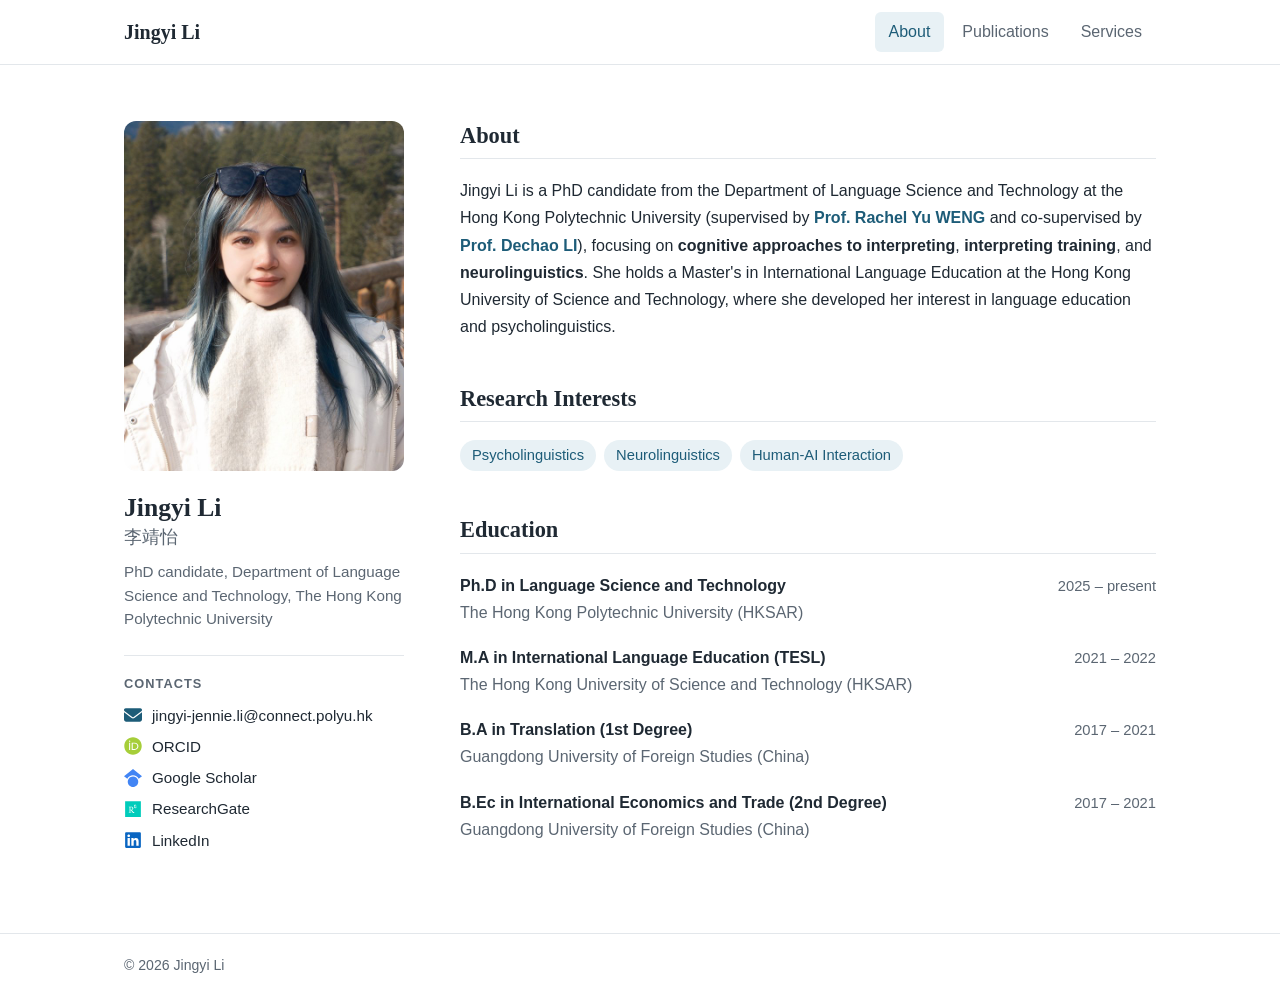
==== index.html @ 123bb1e6 "Add academic homepage About, Publications and Services pages with shared stylesheet.  Co-Authored-By" ====
<!DOCTYPE html>
<html lang="en">
<head>
  <meta charset="UTF-8">
  <meta name="viewport" content="width=device-width, initial-scale=1">
  <title>Jingyi Li 李靖怡 | About</title>
  <meta name="description" content="Jingyi Li, PhD candidate at the Department of Language Science and Technology, The Hong Kong Polytechnic University.">
  <link rel="icon" href="images/profile.jpg">
  <link rel="stylesheet" href="style.css">
</head>
<body>

  <!-- 顶部导航栏（三个页面都有一样的一份） -->
  <header class="site-header">
    <nav class="container nav">
      <a class="nav-brand" href="index.html">Jingyi Li</a>
      <ul class="nav-links">
        <li><a href="index.html" aria-current="page">About</a></li>
        <li><a href="publications.html">Publications</a></li>
        <li><a href="services.html">Services</a></li>
      </ul>
    </nav>
  </header>

  <main>
    <div class="container profile-layout">

      <!-- ===== 左边：照片 + 名字 + 联系方式 ===== -->
      <aside class="profile-card">
        <img class="profile-photo" src="images/profile.jpg" alt="Photo of Jingyi Li">
        <h1 class="profile-name">Jingyi Li <span class="zh">李靖怡</span></h1>
        <p class="profile-position">
          PhD candidate, Department of Language Science and Technology,
          The Hong Kong Polytechnic University
        </p>

        <div class="contacts">
          <h2>Contacts</h2>
          <ul>
            <li>
              <a href="mailto:jingyi-jennie.li@connect.polyu.hk">
                <svg width="18" height="18" class="icon icon-email" viewBox="0 0 512 512" aria-hidden="true"><path d="M48 64C21.5 64 0 85.5 0 112c0 15.1 7.1 29.3 19.2 38.4L236.8 313.6c11.4 8.5 27 8.5 38.4 0L492.8 150.4c12.1-9.1 19.2-23.3 19.2-38.4c0-26.5-21.5-48-48-48H48zM0 176V384c0 35.3 28.7 64 64 64H448c35.3 0 64-28.7 64-64V176L294.4 339.2c-22.8 17.1-54 17.1-76.8 0L0 176z"/></svg>
                jingyi-jennie.li@connect.polyu.hk
              </a>
            </li>
            <li>
              <a href="https://orcid.org/0009-0006-3154-9604" target="_blank" rel="noopener">
                <svg width="18" height="18" class="icon icon-orcid" viewBox="0 0 512 512" aria-hidden="true"><path d="M294.75 188.19h-45.92V342h47.47c67.62 0 83.12-51.34 83.12-76.91 0-41.64-26.54-76.9-84.67-76.9zM256 8C119 8 8 119 8 256s111 248 248 248 248-111 248-248S393 8 256 8zm-80.79 360.76h-29.84v-207.5h29.84zm-14.92-231.14a19.57 19.57 0 1 1 19.57-19.57 19.64 19.64 0 0 1-19.57 19.57zM300 369h-81V161.26h80.6c76.73 0 110.44 54.83 110.44 103.85C410 318.39 368.38 369 300 369z"/></svg>
                ORCID
              </a>
            </li>
            <li>
              <a href="https://scholar.google.com/citations?user=xkfzuVoAAAAJ" target="_blank" rel="noopener">
                <svg width="18" height="18" class="icon icon-scholar" viewBox="0 0 512 512" aria-hidden="true"><path d="M390.9 298.5c0 0 0 .1 .1 .1c9.2 19.4 14.4 41.1 14.4 64C405.3 445.1 338.5 512 256 512s-149.3-66.9-149.3-149.3c0-22.9 5.2-44.6 14.4-64h0c1.7-3.6 3.6-7.2 5.6-10.7c4.4-7.6 9.4-14.7 15-21.3c27.4-32.6 68.5-53.3 114.4-53.3c33.6 0 64.6 11.1 89.6 29.9c9.1 6.9 17.4 14.7 24.8 23.5c5.6 6.6 10.6 13.8 15 21.3c2 3.4 3.8 7 5.5 10.5zm26.4-18.8c-30.1-58.4-91-98.4-161.3-98.4s-131.2 40-161.3 98.4L0 202.7 256 0 512 202.7l-94.7 77.1z"/></svg>
                Google Scholar
              </a>
            </li>
            <li>
              <a href="https://www.researchgate.net/profile/Jingyi-Li-125" target="_blank" rel="noopener">
                <svg width="18" height="18" class="icon icon-researchgate" viewBox="0 0 448 512" aria-hidden="true"><path d="M0 32v448h448V32H0zm262.2 334.4c-6.6 3-33.2 6-50-14.2-9.2-10.6-25.3-33.3-42.2-63.6-8.9 0-14.7 0-21.4-.6v46.4c0 23.5 6 21.2 25.8 23.9v8.1c-6.9-.3-23.1-.8-35.6-.8-13.1 0-26.1.6-33.6.8v-8.1c15.5-2.9 22-1.3 22-23.9V225c0-22.6-6.4-21-22-23.9V193c25.8 1 53.1-.6 70.9-.6 31.7 0 55.9 14.4 55.9 45.6 0 21.1-16.7 42.2-39.2 47.5 13.6 24.2 30 45.6 42.2 58.9 7.2 7.8 17.2 14.7 27.2 14.7v7.3zm22.9-135c-23.3 0-32.2-15.7-32.2-32.2V167c0-12.2 8.8-30.4 34-30.4s30.4 17.9 30.4 17.9l-10.7 7.2s-5.5-12.5-19.7-12.5c-7.9 0-19.7 7.3-19.7 19.7v26.8c0 13.4 6.6 23.3 17.9 23.3 14.1 0 21.5-10.9 21.5-26.8h-17.9v-10.7h30.4c0 20.5 4.7 49.9-34 49.9zm-116.5 44.7c-9.4 0-13.6-.3-20-.8v-69.7c6.4-.6 15-.6 22.5-.6 23.3 0 37.2 12.2 37.2 34.5 0 21.9-15 36.6-39.7 36.6z"/></svg>
                ResearchGate
              </a>
            </li>
            <li>
              <a href="https://www.linkedin.com/in/jingyi-li-5655651a2" target="_blank" rel="noopener">
                <svg width="18" height="18" class="icon icon-linkedin" viewBox="0 0 448 512" aria-hidden="true"><path d="M416 32H31.9C14.3 32 0 46.5 0 64.3v383.4C0 465.5 14.3 480 31.9 480H416c17.6 0 32-14.5 32-32.3V64.3c0-17.8-14.4-32.3-32-32.3zM135.4 416H69V202.2h66.5V416zm-33.2-243c-21.3 0-38.5-17.3-38.5-38.5S80.9 96 102.2 96c21.2 0 38.5 17.3 38.5 38.5 0 21.3-17.2 38.5-38.5 38.5zm282.1 243h-66.4V312c0-24.8-.5-56.7-34.5-56.7-34.6 0-39.9 27-39.9 54.9V416h-66.4V202.2h63.7v29.2h.9c8.9-16.8 30.6-34.5 62.9-34.5 67.2 0 79.7 44.3 79.7 101.9V416z"/></svg>
                LinkedIn
              </a>
            </li>
          </ul>
        </div>
      </aside>

      <!-- ===== 右边：About / Research Interests / Education ===== -->
      <div class="profile-content">

        <section class="section">
          <h2>About</h2>
          <p>
            Jingyi Li is a PhD candidate from the Department of Language Science and Technology
            at the Hong Kong Polytechnic University (supervised by
            <a href="https://research.polyu.edu.hk/en/persons/yu-weng/" target="_blank" rel="noopener"><strong>Prof. Rachel Yu WENG</strong></a>
            and co-supervised by
            <a href="https://research.polyu.edu.hk/en/persons/dechao-li/" target="_blank" rel="noopener"><strong>Prof. Dechao LI</strong></a>),
            focusing on <strong>cognitive approaches to interpreting</strong>,
            <strong>interpreting training</strong>, and <strong>neurolinguistics</strong>.
            She holds a Master's in International Language Education at the Hong Kong University
            of Science and Technology, where she developed her interest in language education
            and psycholinguistics.
          </p>
        </section>

        <section class="section">
          <h2>Research Interests</h2>
          <ul class="tags">
            <li>Psycholinguistics</li>
            <li>Neurolinguistics</li>
            <li>Human-AI Interaction</li>
          </ul>
        </section>

        <section class="section">
          <h2>Education</h2>
          <!-- 每一个 <li class="entry"> ... </li> 是一条学历，复制一整段即可新增 -->
          <ul class="entry-list">
            <li class="entry">
              <div class="entry-head">
                <span class="entry-title">Ph.D in Language Science and Technology</span>
                <span class="entry-date">2025 – present</span>
              </div>
              <div class="entry-sub">The Hong Kong Polytechnic University (HKSAR)</div>
            </li>
            <li class="entry">
              <div class="entry-head">
                <span class="entry-title">M.A in International Language Education (TESL)</span>
                <span class="entry-date">2021 – 2022</span>
              </div>
              <div class="entry-sub">The Hong Kong University of Science and Technology (HKSAR)</div>
            </li>
            <li class="entry">
              <div class="entry-head">
                <span class="entry-title">B.A in Translation (1st Degree)</span>
                <span class="entry-date">2017 – 2021</span>
              </div>
              <div class="entry-sub">Guangdong University of Foreign Studies (China)</div>
            </li>
            <li class="entry">
              <div class="entry-head">
                <span class="entry-title">B.Ec in International Economics and Trade (2nd Degree)</span>
                <span class="entry-date">2017 – 2021</span>
              </div>
              <div class="entry-sub">Guangdong University of Foreign Studies (China)</div>
            </li>
          </ul>
        </section>

      </div>
    </div>
  </main>

  <footer class="site-footer">
    <div class="container">&copy; 2026 Jingyi Li</div>
  </footer>

</body>
</html>
---- style.css ----
/* ===== 全站样式 ===== */

:root {
  --text: #1f2933;
  --muted: #5b6672;
  --accent: #1d5c78;
  --accent-soft: #e8f1f5;
  --border: #e3e7eb;
  --bg: #ffffff;
  --bg-soft: #f6f8fa;
  --max-width: 1080px;
  --serif: Georgia, "Times New Roman", "Songti SC", "SimSun", serif;
  --sans: -apple-system, BlinkMacSystemFont, "Segoe UI", Roboto, "Helvetica Neue", Arial,
    "PingFang SC", "Hiragino Sans GB", "Microsoft YaHei", sans-serif;
}

* {
  box-sizing: border-box;
}

html {
  -webkit-text-size-adjust: 100%;
}

body {
  margin: 0;
  background: var(--bg);
  color: var(--text);
  font-family: var(--sans);
  font-size: 16px;
  line-height: 1.7;
  display: flex;
  flex-direction: column;
  min-height: 100vh;
}

a {
  color: var(--accent);
  text-decoration: none;
}

a:hover {
  text-decoration: underline;
}

.container {
  width: 100%;
  max-width: var(--max-width);
  margin: 0 auto;
  padding: 0 24px;
}

/* ===== 顶部导航栏 ===== */

.site-header {
  position: sticky;
  top: 0;
  z-index: 10;
  background: rgba(255, 255, 255, 0.95);
  backdrop-filter: blur(6px);
  border-bottom: 1px solid var(--border);
}

.nav {
  display: flex;
  align-items: center;
  justify-content: space-between;
  flex-wrap: wrap;
  gap: 8px 24px;
  min-height: 64px;
}

.nav-brand {
  font-family: var(--serif);
  font-size: 1.25rem;
  font-weight: 700;
  color: var(--text);
}

.nav-brand:hover {
  text-decoration: none;
  color: var(--accent);
}

.nav-links {
  display: flex;
  gap: 4px;
  margin: 0;
  padding: 0;
  list-style: none;
}

.nav-links a {
  display: block;
  padding: 6px 14px;
  border-radius: 6px;
  color: var(--muted);
  font-weight: 500;
}

.nav-links a:hover {
  background: var(--bg-soft);
  color: var(--text);
  text-decoration: none;
}

.nav-links a[aria-current="page"] {
  background: var(--accent-soft);
  color: var(--accent);
}

/* ===== 页面主体 ===== */

main {
  flex: 1;
  padding: 56px 0 72px;
}

h1,
h2,
h3 {
  font-family: var(--serif);
  line-height: 1.3;
  color: var(--text);
}

.page-title {
  font-size: 2rem;
  margin: 0 0 32px;
}

.section {
  margin-bottom: 44px;
}

.section:last-child {
  margin-bottom: 0;
}

.section h2 {
  font-size: 1.4rem;
  margin: 0 0 18px;
  padding-bottom: 8px;
  border-bottom: 1px solid var(--border);
}

.section h3 {
  font-size: 1.1rem;
  margin: 24px 0 8px;
}

.section p {
  margin: 0 0 14px;
}

/* ===== 首页：左边照片+联系方式，右边介绍 ===== */

.profile-layout {
  display: grid;
  grid-template-columns: 280px 1fr;
  gap: 56px;
  align-items: start;
}

.profile-card {
  position: sticky;
  top: 96px;
}

.profile-photo {
  display: block;
  width: 100%;
  aspect-ratio: 4 / 5;
  object-fit: cover;
  border-radius: 12px;
}

.profile-name {
  font-size: 1.6rem;
  margin: 20px 0 4px;
}

.profile-name .zh {
  display: block;
  font-size: 1.15rem;
  font-weight: 400;
  color: var(--muted);
  margin-top: 2px;
}

.profile-position {
  color: var(--muted);
  font-size: 0.95rem;
  line-height: 1.55;
  margin: 10px 0 0;
}

.contacts {
  margin-top: 24px;
  padding-top: 20px;
  border-top: 1px solid var(--border);
}

.contacts h2 {
  font-size: 0.8rem;
  font-family: var(--sans);
  font-weight: 600;
  letter-spacing: 0.08em;
  text-transform: uppercase;
  color: var(--muted);
  margin: 0 0 12px;
}

.contacts ul {
  list-style: none;
  margin: 0;
  padding: 0;
}

.contacts li {
  margin-bottom: 10px;
}

.contacts a {
  display: flex;
  align-items: center;
  gap: 10px;
  color: var(--text);
  font-size: 0.95rem;
  line-height: 1.4;
  overflow-wrap: anywhere;
}

.contacts a:hover {
  color: var(--accent);
}

.icon {
  width: 18px;
  height: 18px;
  flex-shrink: 0;
  fill: currentColor;
}

.icon-email { color: var(--accent); }
.icon-orcid { color: #a6ce39; }
.icon-scholar { color: #4285f4; }
.icon-researchgate { color: #00ccbb; }
.icon-linkedin { color: #0a66c2; }

/* ===== 列表条目（教育 / 论文 / 服务） ===== */

.entry-list {
  list-style: none;
  margin: 0;
  padding: 0;
}

.entry {
  margin-bottom: 18px;
}

.entry:last-child {
  margin-bottom: 0;
}

.entry-head {
  display: flex;
  justify-content: space-between;
  align-items: baseline;
  gap: 16px;
}

.entry-title {
  font-weight: 600;
}

.entry-date {
  color: var(--muted);
  font-size: 0.92rem;
  white-space: nowrap;
}

.entry-sub {
  color: var(--muted);
}

.tags {
  display: flex;
  flex-wrap: wrap;
  gap: 8px;
  margin: 0;
  padding: 0;
  list-style: none;
}

.tags li {
  padding: 3px 12px;
  border-radius: 999px;
  background: var(--accent-soft);
  color: var(--accent);
  font-size: 0.92rem;
}

/* 论文列表 */
.pub-list {
  margin: 0;
  padding-left: 1.4em;
}

.pub-list li {
  margin-bottom: 14px;
  padding-left: 4px;
}

.pub-list .me {
  font-weight: 700;
}

.placeholder {
  color: var(--muted);
  font-style: italic;
}

/* ===== 页脚 ===== */

.site-footer {
  border-top: 1px solid var(--border);
  padding: 20px 0;
  color: var(--muted);
  font-size: 0.88rem;
}

/* ===== 手机 / 窄屏 ===== */

@media (max-width: 820px) {
  main {
    padding: 36px 0 56px;
  }

  .profile-layout {
    grid-template-columns: 1fr;
    gap: 40px;
  }

  .profile-card {
    position: static;
    max-width: 320px;
    margin: 0 auto;
    text-align: center;
  }

  .profile-photo {
    width: 200px;
    margin: 0 auto;
  }

  .contacts ul {
    display: inline-block;
    text-align: left;
  }
}

@media (max-width: 520px) {
  .container {
    padding: 0 16px;
  }

  .nav {
    padding-top: 10px;
    padding-bottom: 10px;
  }

  .nav-links a {
    padding: 6px 8px;
    font-size: 0.95rem;
  }

  .entry-head {
    flex-direction: column;
    gap: 0;
  }
}
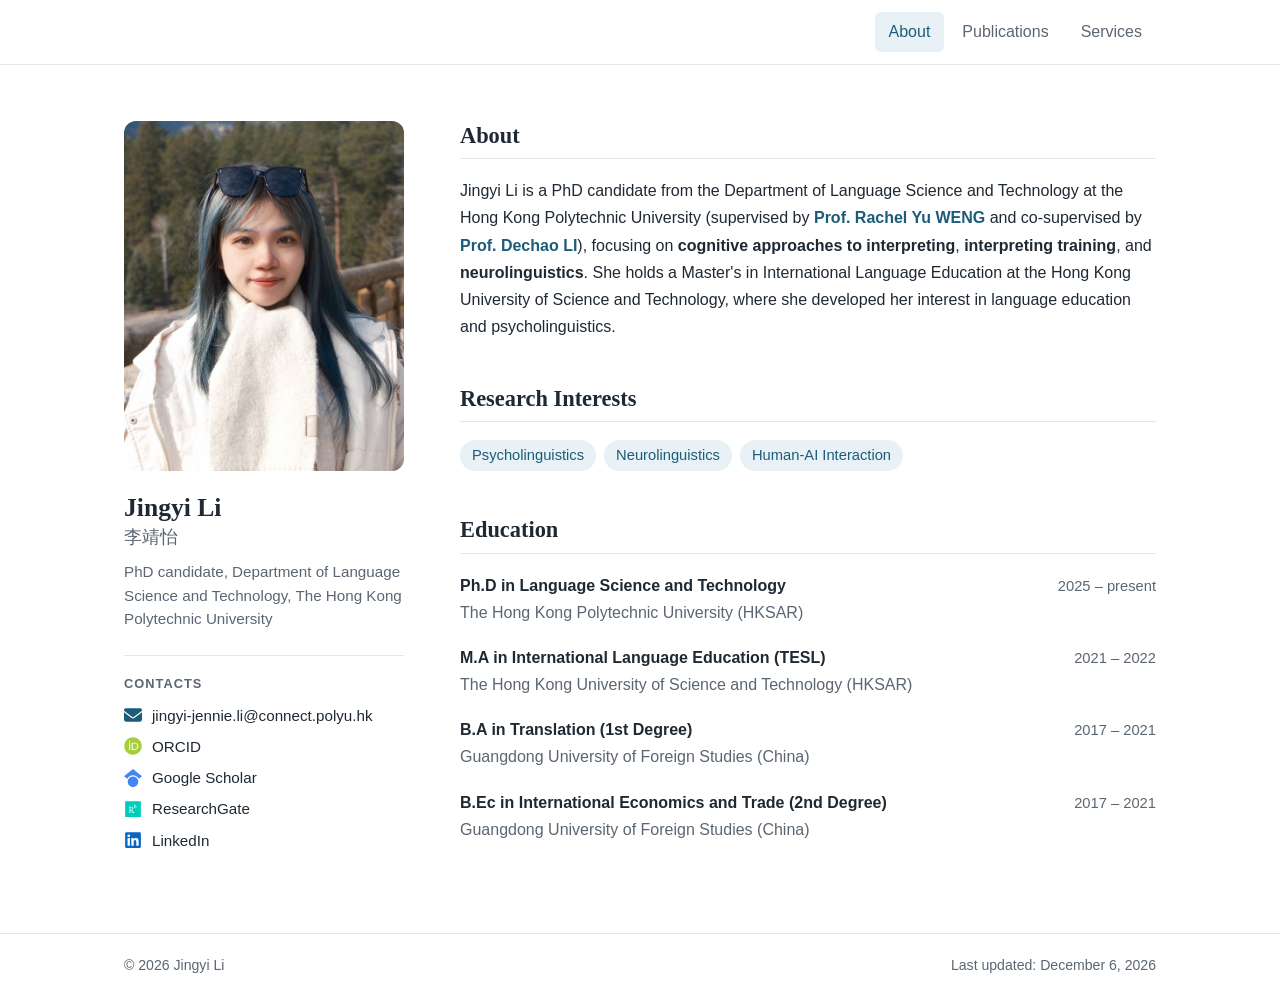
==== commit eb59545a: "Add auto-updating footer date and al-folio style nav name Co-Authored-By: Claude Opus 5.5 <noreply@a" ====
--- a/index.html
+++ b/index.html
@@ -5,7 +5,9 @@
   <meta name="viewport" content="width=device-width, initial-scale=1">
   <title>Jingyi Li 李靖怡 | About</title>
   <meta name="description" content="Jingyi Li, PhD candidate at the Department of Language Science and Technology, The Hong Kong Polytechnic University.">
-  <link rel="icon" href="images/profile.jpg">
+  <link rel="icon" type="image/png" href="https://github.githubassets.com/favicons/favicon.png">
+  <link rel="icon" type="image/svg+xml" href="https://github.githubassets.com/favicons/favicon.svg" media="(prefers-color-scheme: light)">
+  <link rel="icon" type="image/svg+xml" href="https://github.githubassets.com/favicons/favicon-dark.svg" media="(prefers-color-scheme: dark)">
   <link rel="stylesheet" href="style.css">
 </head>
 <body>
@@ -13,7 +15,6 @@
   <!-- 顶部导航栏（三个页面都有一样的一份） -->
   <header class="site-header">
     <nav class="container nav">
-      <a class="nav-brand" href="index.html">Jingyi Li</a>
       <ul class="nav-links">
         <li><a href="index.html" aria-current="page">About</a></li>
         <li><a href="publications.html">Publications</a></li>
@@ -139,8 +140,22 @@
   </main>
 
   <footer class="site-footer">
-    <div class="container">&copy; 2026 Jingyi Li</div>
+    <div class="container footer-inner">
+      <span>&copy; 2026 Jingyi Li</span>
+      <span>Last updated: <time id="last-updated">October 22, 2026</time></span>
+    </div>
   </footer>
+
+  <!-- 自动显示网站最后一次发布的日期，不用手动改 -->
+  <script>
+    (function () {
+      var d = new Date(document.lastModified);
+      if (!isNaN(d)) {
+        document.getElementById("last-updated").textContent =
+          d.toLocaleDateString("en-US", { year: "numeric", month: "long", day: "numeric" });
+      }
+    })();
+  </script>
 
 </body>
 </html>
--- a/style.css
+++ b/style.css
@@ -70,11 +70,15 @@
   min-height: 64px;
 }
 
+/* 名字：首页不显示（照片下面已经有了），其他页显示 */
 .nav-brand {
-  font-family: var(--serif);
-  font-size: 1.25rem;
+  font-size: 1.15rem;
+  font-weight: 300;
+  color: var(--text);
+}
+
+.nav-brand b {
   font-weight: 700;
-  color: var(--text);
 }
 
 .nav-brand:hover {
@@ -85,7 +89,7 @@
 .nav-links {
   display: flex;
   gap: 4px;
-  margin: 0;
+  margin: 0 0 0 auto;
   padding: 0;
   list-style: none;
 }
@@ -302,15 +306,21 @@
   font-size: 0.92rem;
 }
 
-/* 论文列表 */
+/* 论文列表（APA 悬挂缩进） */
 .pub-list {
+  list-style: none;
   margin: 0;
-  padding-left: 1.4em;
+  padding: 0;
 }
 
 .pub-list li {
   margin-bottom: 14px;
-  padding-left: 4px;
+  padding-left: 2em;
+  text-indent: -2em;
+}
+
+.pub-list a {
+  overflow-wrap: anywhere;
 }
 
 .pub-list .me {
@@ -329,6 +339,13 @@
   padding: 20px 0;
   color: var(--muted);
   font-size: 0.88rem;
+}
+
+.footer-inner {
+  display: flex;
+  justify-content: space-between;
+  flex-wrap: wrap;
+  gap: 4px 24px;
 }
 
 /* ===== 手机 / 窄屏 ===== */
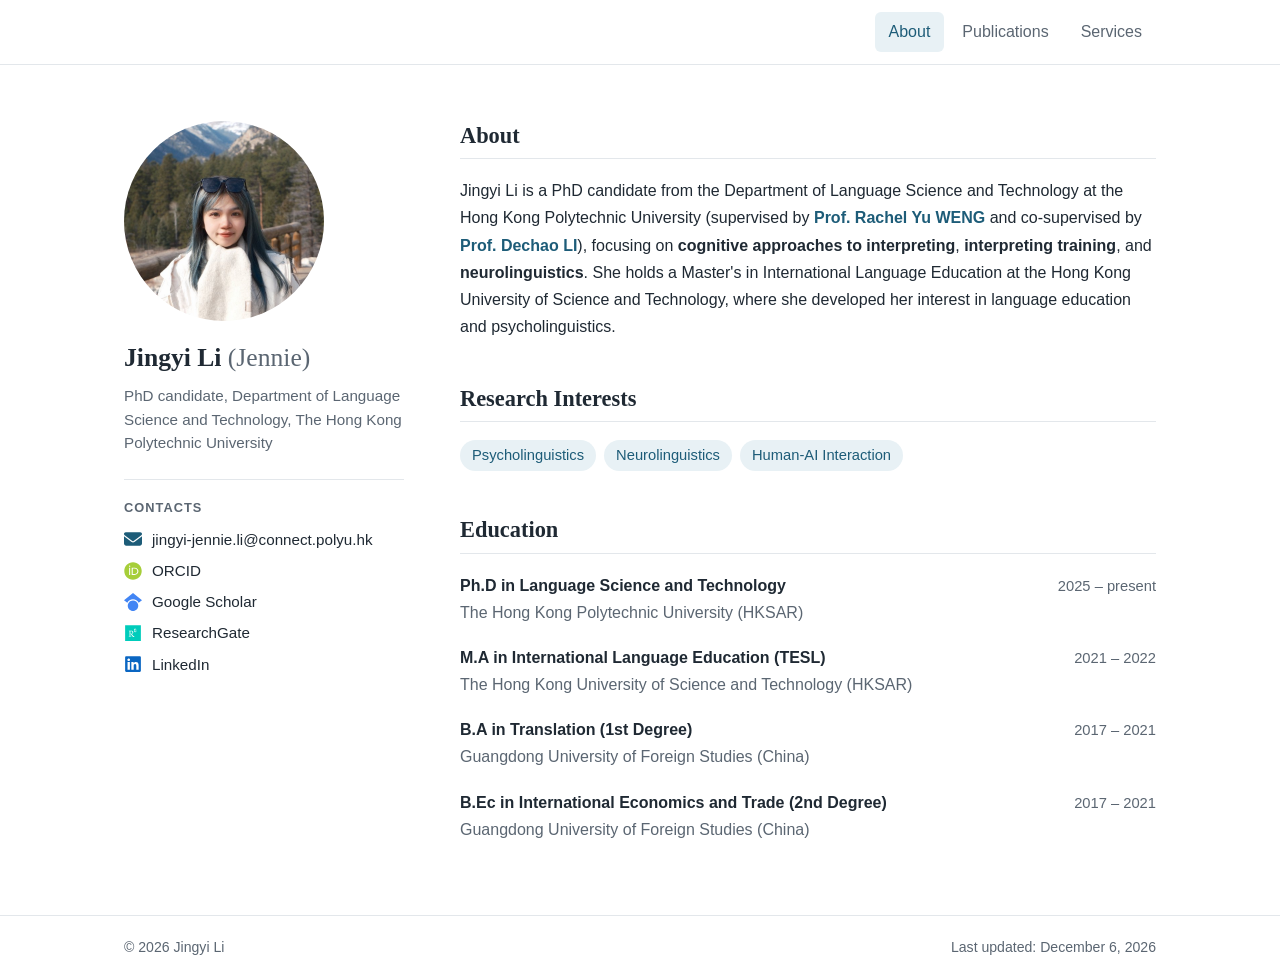
==== commit f04cebf4: "Show English name Jennie and use a light nav name Co-Authored-By: Claude Opus 5.5 <noreply@anthropic" ====
--- a/index.html
+++ b/index.html
@@ -3,7 +3,7 @@
 <head>
   <meta charset="UTF-8">
   <meta name="viewport" content="width=device-width, initial-scale=1">
-  <title>Jingyi Li 李靖怡 | About</title>
+  <title>Jingyi Li (Jennie) | About</title>
   <meta name="description" content="Jingyi Li, PhD candidate at the Department of Language Science and Technology, The Hong Kong Polytechnic University.">
   <link rel="icon" type="image/png" href="https://github.githubassets.com/favicons/favicon.png">
   <link rel="icon" type="image/svg+xml" href="https://github.githubassets.com/favicons/favicon.svg" media="(prefers-color-scheme: light)">
@@ -29,7 +29,7 @@
       <!-- ===== 左边：照片 + 名字 + 联系方式 ===== -->
       <aside class="profile-card">
         <img class="profile-photo" src="images/profile.jpg" alt="Photo of Jingyi Li">
-        <h1 class="profile-name">Jingyi Li <span class="zh">李靖怡</span></h1>
+        <h1 class="profile-name">Jingyi Li <span class="alt-name">(Jennie)</span></h1>
         <p class="profile-position">
           PhD candidate, Department of Language Science and Technology,
           The Hong Kong Polytechnic University
--- a/style.css
+++ b/style.css
@@ -77,10 +77,6 @@
   color: var(--text);
 }
 
-.nav-brand b {
-  font-weight: 700;
-}
-
 .nav-brand:hover {
   text-decoration: none;
   color: var(--accent);
@@ -173,10 +169,10 @@
 
 .profile-photo {
   display: block;
-  width: 100%;
-  aspect-ratio: 4 / 5;
+  width: 200px;
+  aspect-ratio: 1;
   object-fit: cover;
-  border-radius: 12px;
+  border-radius: 50%;
 }
 
 .profile-name {
@@ -184,12 +180,9 @@
   margin: 20px 0 4px;
 }
 
-.profile-name .zh {
-  display: block;
-  font-size: 1.15rem;
+.profile-name .alt-name {
   font-weight: 400;
   color: var(--muted);
-  margin-top: 2px;
 }
 
 .profile-position {
@@ -368,7 +361,7 @@
   }
 
   .profile-photo {
-    width: 200px;
+    width: 160px;
     margin: 0 auto;
   }
 
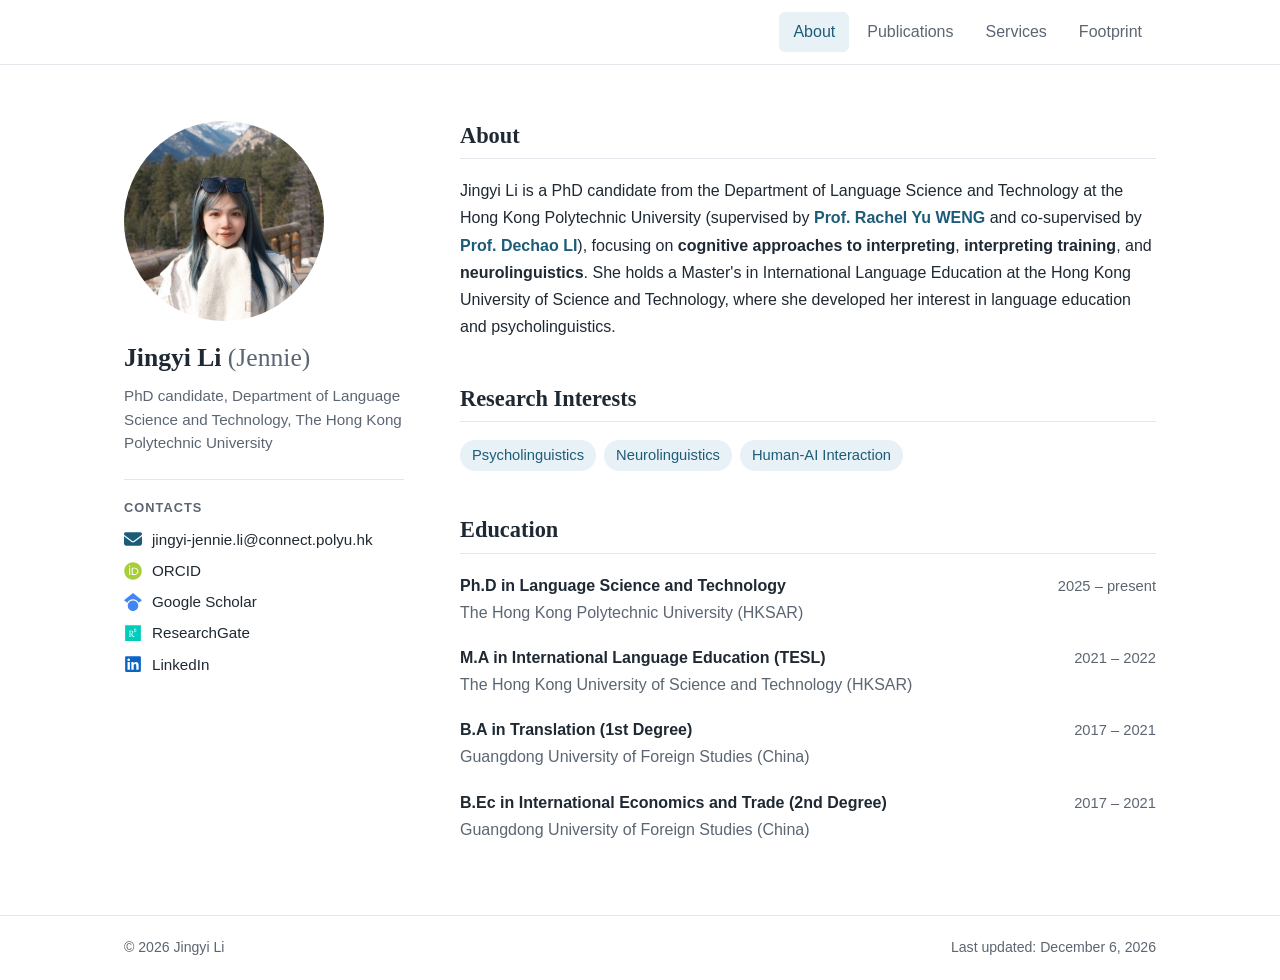
==== commit 021e30b3: "Add Footprint: a 3D island of Jennie's journey Walkable Three.js island with the six schools and wor" ====
--- a/index.html
+++ b/index.html
@@ -3,7 +3,7 @@
 <head>
   <meta charset="UTF-8">
   <meta name="viewport" content="width=device-width, initial-scale=1">
-  <title>Jingyi Li (Jennie) | About</title>
+  <title>Jingyi Li (Jennie)</title>
   <meta name="description" content="Jingyi Li, PhD candidate at the Department of Language Science and Technology, The Hong Kong Polytechnic University.">
   <link rel="icon" type="image/png" href="https://github.githubassets.com/favicons/favicon.png">
   <link rel="icon" type="image/svg+xml" href="https://github.githubassets.com/favicons/favicon.svg" media="(prefers-color-scheme: light)">
@@ -19,6 +19,7 @@
         <li><a href="index.html" aria-current="page">About</a></li>
         <li><a href="publications.html">Publications</a></li>
         <li><a href="services.html">Services</a></li>
+        <li><a href="footprint.html">Footprint</a></li>
       </ul>
     </nav>
   </header>
--- a/style.css
+++ b/style.css
@@ -382,8 +382,8 @@
   }
 
   .nav-links a {
-    padding: 6px 8px;
-    font-size: 0.95rem;
+    padding: 6px 7px;
+    font-size: 0.9rem;
   }
 
   .entry-head {
